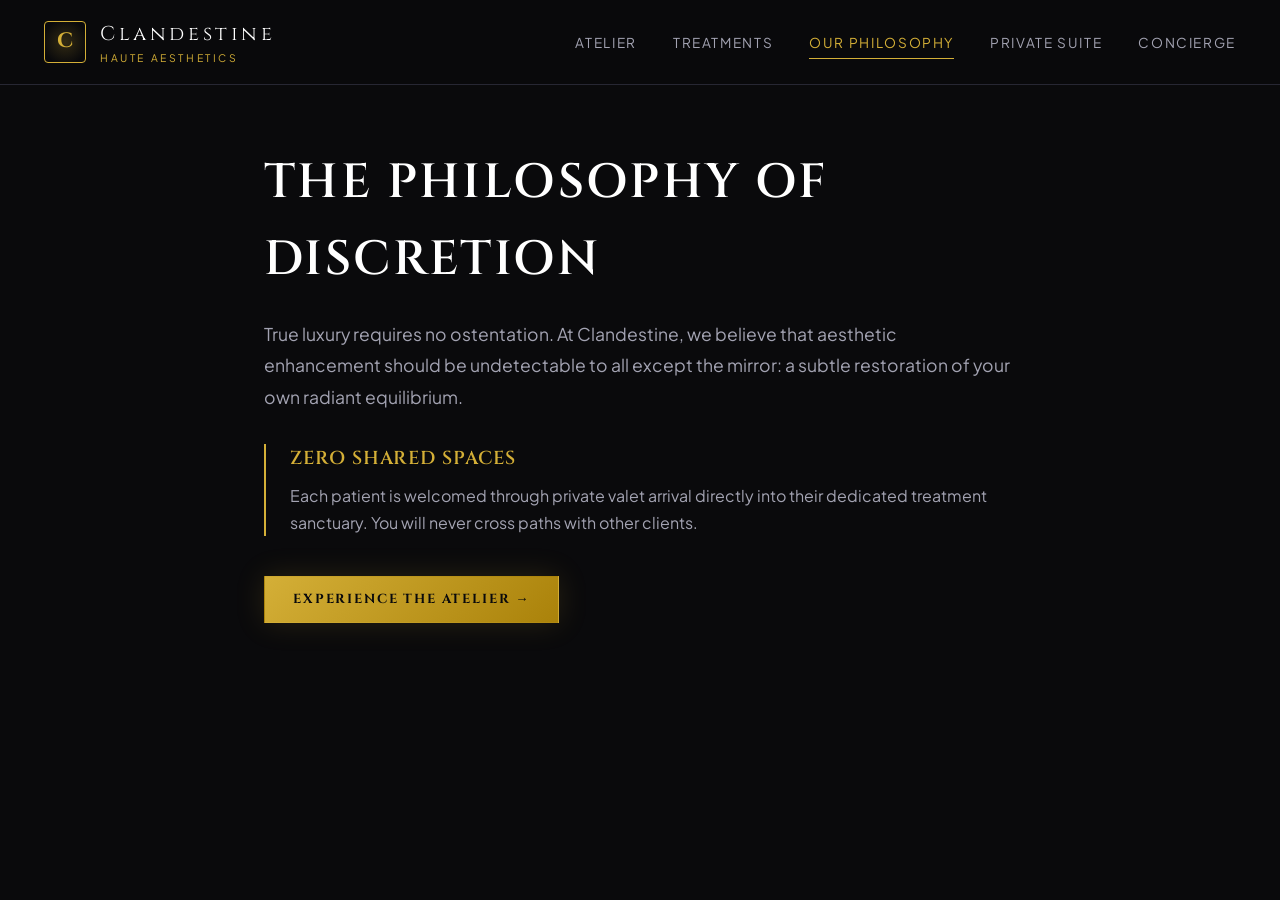
==== about.html @ a7edbf87 "feat: initial release of scalenova-demo-07-clandestine-atelier" ====
<!DOCTYPE html><html lang="en"><head><meta charset="UTF-8"><title>Our Philosophy — Clandestine Atelier</title><link rel="stylesheet" href="src/styles/theme.css"></head><body>
<header class="site-header"><div class="container header-inner"><a href="index.html" class="brand"><div class="brand-mark">C</div><div><span class="brand-name">Clandestine</span><span class="brand-sub">Haute Aesthetics</span></div></a><nav><ul class="nav-menu"><li><a href="index.html" class="nav-link">Atelier</a></li><li><a href="services.html" class="nav-link">Treatments</a></li><li><a href="about.html" class="nav-link active">Our Philosophy</a></li><li><a href="booking.html" class="nav-link">Private Suite</a></li><li><a href="contact.html" class="nav-link">Concierge</a></li></ul></nav></div></header>
<div class="container" style="max-width:800px; padding:60px 24px 100px;">
<h1 style="font-size:3rem; margin-bottom:20px;">The Philosophy of Discretion</h1>
<p style="color:var(--text-muted); font-size:1.1rem; line-height:1.8; margin-bottom:30px;">True luxury requires no ostentation. At Clandestine, we believe that aesthetic enhancement should be undetectable to all except the mirror: a subtle restoration of your own radiant equilibrium.</p>
<div style="border-left:2px solid var(--color-gold); padding-left:24px; margin-bottom:40px;">
<h3 style="color:var(--color-gold); margin-bottom:8px;">Zero Shared Spaces</h3>
<p style="color:var(--text-muted); line-height:1.7;">Each patient is welcomed through private valet arrival directly into their dedicated treatment sanctuary. You will never cross paths with other clients.</p>
</div>
<a href="booking.html" class="btn btn-gold">Experience The Atelier &rarr;</a>
</div></body></html>
---- src/styles/theme.css ----
/* ==============================================================================
   SCALENOVA SYSTEMS — DEMO 07: CLANDESTINE ATELIER
   Haute Aesthetics, MedSpa & Luxury Wellness Design System
   ============================================================================== */

@import url('https://fonts.googleapis.com/css2?family=Cinzel:wght@400;600;700;800&family=Plus+Jakarta+Sans:wght@300;400;500;600;700&family=Playfair+Display:ital,wght@0,400;0,600;1,400&display=swap');

:root {
  --bg-primary: #0A0A0C;
  --bg-secondary: #121216;
  --bg-card: #18181F;
  --surface-overlay: rgba(10, 10, 12, 0.92);
  --border-subtle: #272733;
  --border-gold: #C5A880;
  
  --color-gold: #D4AF37;
  --color-gold-hover: #E5C365;
  --color-gold-glow: rgba(212, 175, 55, 0.2);
  --color-champagne: #F5E6D3;
  --color-rose: #E29578;
  
  --text-main: #FFFFFF;
  --text-muted: #A3A3B2;
  --text-light: #717182;

  --shadow-lux: 0 20px 50px rgba(0, 0, 0, 0.6);
  --shadow-gold: 0 0 30px rgba(212, 175, 55, 0.15);

  --font-serif: 'Cinzel', Georgia, serif;
  --font-editorial: 'Playfair Display', serif;
  --font-sans: 'Plus Jakarta Sans', sans-serif;
  
  --radius-sm: 4px;
  --radius-md: 10px;
  --radius-lg: 16px;
  --radius-full: 9999px;
  --transition: all 0.3s cubic-bezier(0.16, 1, 0.3, 1);
}

* { box-sizing: border-box; margin: 0; padding: 0; }

body {
  background-color: var(--bg-primary);
  color: var(--text-main);
  font-family: var(--font-sans);
  line-height: 1.6;
  -webkit-font-smoothing: antialiased;
  overflow-x: hidden;
}

h1, h2, h3, h4, .font-serif {
  font-family: var(--font-serif);
  font-weight: 600;
  letter-spacing: 0.05em;
  color: var(--text-main);
  text-transform: uppercase;
}

a { color: inherit; text-decoration: none; }

.container {
  width: 100%;
  max-width: 1240px;
  margin: 0 auto;
  padding: 0 24px;
}

/* Dispatch Bar */
.dispatch-bar {
  background-color: #050506;
  color: var(--color-champagne);
  font-size: 0.78rem;
  letter-spacing: 0.15em;
  text-transform: uppercase;
  padding: 8px 0;
  border-bottom: 1px solid var(--border-subtle);
  text-align: center;
}
.dispatch-bar span { color: var(--color-gold); font-weight: 700; }

/* Site Header */
.site-header {
  position: sticky;
  top: 0;
  z-index: 100;
  background: var(--surface-overlay);
  backdrop-filter: blur(16px);
  border-bottom: 1px solid var(--border-subtle);
}
.header-inner {
  display: flex;
  align-items: center;
  justify-content: space-between;
  height: 84px;
}
.brand {
  display: flex;
  align-items: center;
  gap: 14px;
}
.brand-mark {
  width: 42px;
  height: 42px;
  border: 1px solid var(--color-gold);
  color: var(--color-gold);
  display: flex;
  align-items: center;
  justify-content: center;
  font-family: var(--font-serif);
  font-size: 1.3rem;
  font-weight: 700;
  border-radius: var(--radius-sm);
  background: radial-gradient(circle, var(--color-gold-glow) 0%, transparent 80%);
}
.brand-name {
  font-family: var(--font-serif);
  font-size: 1.25rem;
  letter-spacing: 0.18em;
  color: #FFF;
}
.brand-sub {
  font-size: 0.65rem;
  letter-spacing: 0.25em;
  text-transform: uppercase;
  color: var(--color-gold);
  display: block;
}

.nav-menu {
  display: flex;
  gap: 36px;
  list-style: none;
}
.nav-link {
  font-size: 0.85rem;
  text-transform: uppercase;
  letter-spacing: 0.12em;
  color: var(--text-muted);
  transition: var(--transition);
  padding: 8px 0;
  position: relative;
}
.nav-link:hover, .nav-link.active {
  color: var(--color-gold);
}
.nav-link.active::after {
  content: '';
  position: absolute;
  bottom: 0;
  left: 0;
  width: 100%;
  height: 1px;
  background: var(--color-gold);
}

.btn {
  display: inline-flex;
  align-items: center;
  justify-content: center;
  gap: 8px;
  padding: 12px 28px;
  font-family: var(--font-serif);
  font-size: 0.82rem;
  letter-spacing: 0.14em;
  text-transform: uppercase;
  cursor: pointer;
  transition: var(--transition);
  border: 1px solid transparent;
}
.btn-gold {
  background: linear-gradient(135deg, #D4AF37 0%, #AA820A 100%);
  color: #0A0A0C;
  font-weight: 700;
  box-shadow: var(--shadow-gold);
}
.btn-gold:hover {
  background: linear-gradient(135deg, #E5C365 0%, #C5A880 100%);
  transform: translateY(-2px);
}
.btn-outline-gold {
  border: 1px solid var(--color-gold);
  color: var(--color-gold);
  background: transparent;
}
.btn-outline-gold:hover {
  background: var(--color-gold-glow);
  color: #FFF;
}

/* Hero Section */
.hero {
  position: relative;
  padding: 120px 0 100px;
  background: radial-gradient(circle at 50% 0%, rgba(212, 175, 55, 0.12) 0%, transparent 70%);
  text-align: center;
}
.hero-tagline {
  color: var(--color-gold);
  font-size: 0.8rem;
  letter-spacing: 0.3em;
  text-transform: uppercase;
  margin-bottom: 24px;
  display: block;
}
.hero-h1 {
  font-size: 4rem;
  line-height: 1.15;
  letter-spacing: 0.08em;
  max-width: 900px;
  margin: 0 auto 28px;
}
.hero-h1 em {
  font-family: var(--font-editorial);
  text-transform: none;
  font-style: italic;
  font-weight: 400;
  color: var(--color-gold);
}
.hero-sub {
  font-size: 1.15rem;
  color: var(--text-muted);
  max-width: 640px;
  margin: 0 auto 40px;
  font-weight: 300;
  line-height: 1.8;
}

/* Treatment Menu Showcase */
.section {
  padding: 100px 0;
}
.section-header {
  text-align: center;
  max-width: 640px;
  margin: 0 auto 60px;
}
.section-tag {
  color: var(--color-gold);
  font-size: 0.75rem;
  letter-spacing: 0.25em;
  text-transform: uppercase;
  margin-bottom: 12px;
  display: block;
}
.section-title {
  font-size: 2.6rem;
  margin-bottom: 16px;
}
.section-desc {
  color: var(--text-muted);
  font-size: 1rem;
}

.treatment-grid {
  display: grid;
  grid-template-columns: repeat(auto-fit, minmax(340px, 1fr));
  gap: 30px;
}
.treatment-card {
  background: var(--bg-card);
  border: 1px solid var(--border-subtle);
  border-radius: var(--radius-sm);
  padding: 36px 30px;
  transition: var(--transition);
  position: relative;
  overflow: hidden;
}
.treatment-card::before {
  content: '';
  position: absolute;
  top: 0;
  left: 0;
  width: 100%;
  height: 2px;
  background: transparent;
  transition: var(--transition);
}
.treatment-card:hover {
  border-color: var(--border-gold);
  transform: translateY(-4px);
  box-shadow: var(--shadow-lux);
}
.treatment-card:hover::before {
  background: var(--color-gold);
}
.treatment-header {
  display: flex;
  justify-content: space-between;
  align-items: baseline;
  margin-bottom: 16px;
  border-bottom: 1px solid var(--border-subtle);
  padding-bottom: 14px;
}
.treatment-name {
  font-size: 1.25rem;
  letter-spacing: 0.05em;
}
.treatment-price {
  font-family: var(--font-serif);
  color: var(--color-gold);
  font-size: 1.2rem;
  font-weight: 700;
}
.treatment-duration {
  font-size: 0.78rem;
  color: var(--text-light);
  letter-spacing: 0.1em;
  text-transform: uppercase;
  margin-bottom: 14px;
  display: block;
}
.treatment-desc {
  font-size: 0.92rem;
  color: var(--text-muted);
  line-height: 1.7;
  margin-bottom: 24px;
}
.treatment-footer {
  display: flex;
  justify-content: space-between;
  align-items: center;
}

/* Master Practitioners */
.team-grid {
  display: grid;
  grid-template-columns: repeat(auto-fit, minmax(280px, 1fr));
  gap: 32px;
}
.team-card {
  background: var(--bg-secondary);
  border: 1px solid var(--border-subtle);
  border-radius: var(--radius-sm);
  overflow: hidden;
  text-align: center;
}
.team-thumb {
  height: 360px;
  overflow: hidden;
  position: relative;
}
.team-thumb img {
  width: 100%;
  height: 100%;
  object-fit: cover;
  filter: grayscale(40%);
  transition: var(--transition);
}
.team-card:hover .team-thumb img {
  filter: grayscale(0%);
  transform: scale(1.05);
}
.team-info {
  padding: 24px 20px;
}
.team-name {
  font-size: 1.2rem;
  margin-bottom: 4px;
}
.team-role {
  color: var(--color-gold);
  font-size: 0.75rem;
  letter-spacing: 0.15em;
  text-transform: uppercase;
  margin-bottom: 12px;
}
.team-bio {
  font-size: 0.86rem;
  color: var(--text-muted);
  line-height: 1.6;
}

/* Luxury Booking Form */
.booking-wrap {
  background: var(--bg-secondary);
  border: 1px solid var(--border-subtle);
  border-radius: var(--radius-md);
  padding: 48px;
  max-width: 800px;
  margin: 0 auto;
  box-shadow: var(--shadow-lux);
}
.form-group {
  margin-bottom: 24px;
}
.form-label {
  display: block;
  font-size: 0.8rem;
  text-transform: uppercase;
  letter-spacing: 0.12em;
  color: var(--color-champagne);
  margin-bottom: 8px;
}
.form-input, .form-select, .form-textarea {
  width: 100%;
  padding: 14px 16px;
  background: var(--bg-primary);
  border: 1px solid var(--border-subtle);
  color: #FFF;
  font-family: var(--font-sans);
  font-size: 0.95rem;
  border-radius: var(--radius-sm);
  outline: none;
  transition: var(--transition);
}
.form-input:focus, .form-select:focus, .form-textarea:focus {
  border-color: var(--color-gold);
  box-shadow: var(--shadow-gold);
}

/* Footer */
.site-footer {
  background: #050506;
  border-top: 1px solid var(--border-subtle);
  padding: 80px 0 36px;
}
.footer-grid {
  display: grid;
  grid-template-columns: 1.5fr 1fr 1fr 1fr;
  gap: 40px;
  margin-bottom: 60px;
}
.footer-col h4 {
  font-size: 0.95rem;
  letter-spacing: 0.15em;
  color: var(--color-gold);
  margin-bottom: 20px;
}
.footer-links { list-style: none; }
.footer-links li { margin-bottom: 12px; }
.footer-links a {
  font-size: 0.88rem;
  color: var(--text-muted);
  transition: var(--transition);
}
.footer-links a:hover { color: var(--color-gold); }

.footer-bottom {
  border-top: 1px solid var(--border-subtle);
  padding-top: 30px;
  display: flex;
  justify-content: space-between;
  font-size: 0.8rem;
  color: var(--text-light);
}

@media(max-width: 768px) {
  .nav-menu { display: none; }
  .hero-h1 { font-size: 2.6rem; }
  .footer-grid { grid-template-columns: 1fr; gap: 32px; }
  .booking-wrap { padding: 24px; }
}
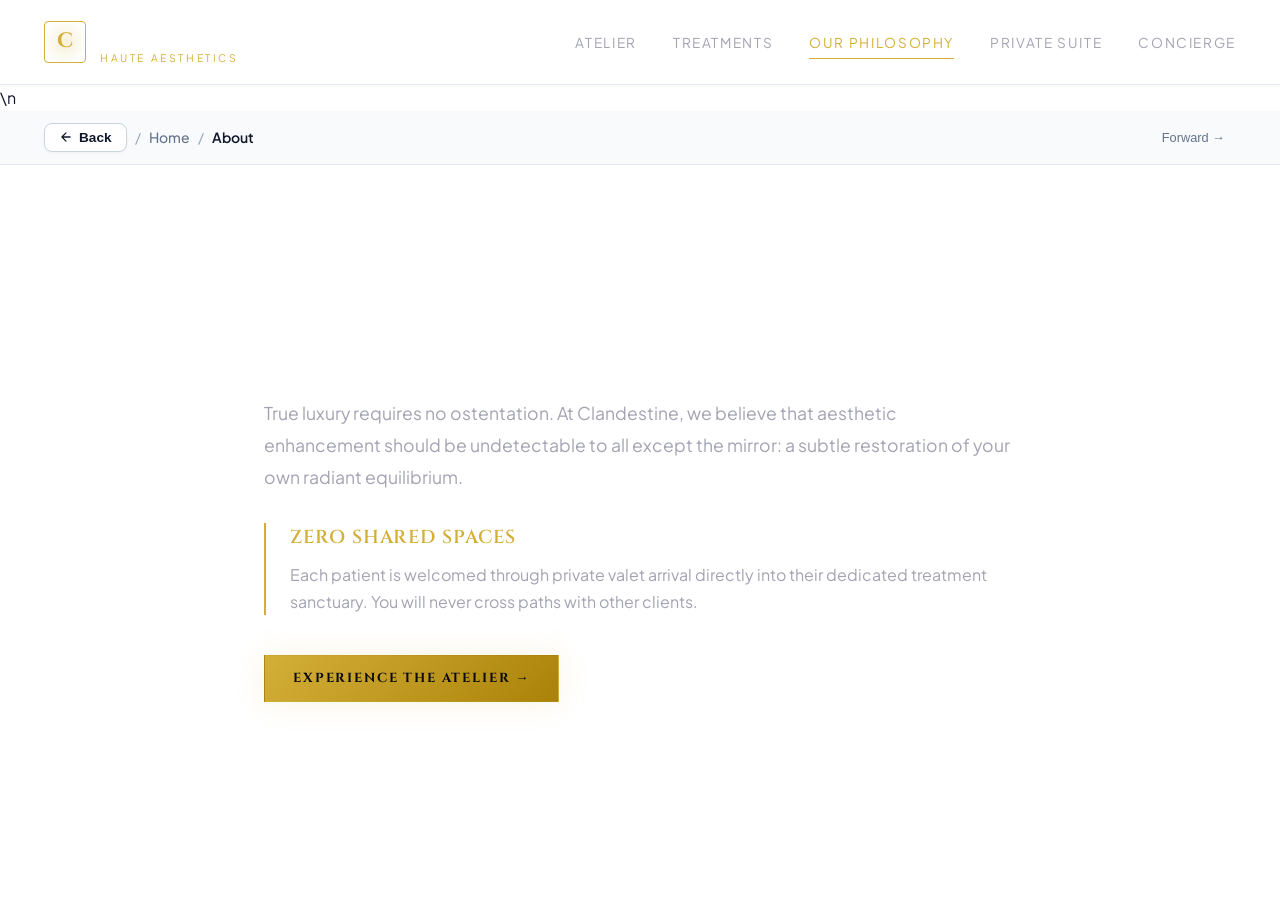
==== commit bccf777d: "feat: upgrade to Light Luxury design system, stacked single-column forms, in-window navigation & mob" ====
--- a/about.html
+++ b/about.html
@@ -1,5 +1,24 @@
 <!DOCTYPE html><html lang="en"><head><meta charset="UTF-8"><title>Our Philosophy — Clandestine Atelier</title><link rel="stylesheet" href="src/styles/theme.css"></head><body>
-<header class="site-header"><div class="container header-inner"><a href="index.html" class="brand"><div class="brand-mark">C</div><div><span class="brand-name">Clandestine</span><span class="brand-sub">Haute Aesthetics</span></div></a><nav><ul class="nav-menu"><li><a href="index.html" class="nav-link">Atelier</a></li><li><a href="services.html" class="nav-link">Treatments</a></li><li><a href="about.html" class="nav-link active">Our Philosophy</a></li><li><a href="booking.html" class="nav-link">Private Suite</a></li><li><a href="contact.html" class="nav-link">Concierge</a></li></ul></nav></div></header>
+<header class="site-header"><div class="container header-inner"><a href="index.html" class="brand"><div class="brand-mark">C</div><div><span class="brand-name">Clandestine</span><span class="brand-sub">Haute Aesthetics</span></div></a><nav><ul class="nav-menu"><li><a href="index.html" class="nav-link">Atelier</a></li><li><a href="services.html" class="nav-link">Treatments</a></li><li><a href="about.html" class="nav-link active">Our Philosophy</a></li><li><a href="booking.html" class="nav-link">Private Suite</a></li><li><a href="contact.html" class="nav-link">Concierge</a></li></ul></nav></div></header>\n
+  <!-- In-Window Breadcrumb & Front/Back Navigation -->
+  <div class="subpage-nav-bar">
+    <div class="container" style="display:flex; align-items:center; justify-content:space-between; flex-wrap:wrap; gap:12px;">
+      <div style="display:flex; align-items:center; gap:8px; font-size:0.875rem;">
+        <button onclick="window.history.length > 1 ? window.history.back() : window.location.href=\'index.html\'" class="btn-subpage-back" aria-label="Navigate Back">
+          <svg width="14" height="14" viewBox="0 0 24 24" fill="none" stroke="currentColor" stroke-width="2.2" stroke-linecap="round" stroke-linejoin="round"><path d="M19 12H5M12 19l-7-7 7-7"/></svg>
+          Back
+        </button>
+        <span style="color:#94A3B8;">/</span>
+        <a href="index.html" style="color:#64748B; text-decoration:none; font-weight:500;">Home</a>
+        <span style="color:#94A3B8;">/</span>
+        <span style="color:#0F172A; font-weight:600;">About</span>
+      </div>
+      <div style="display:flex; align-items:center; gap:8px;">
+        <button onclick="window.history.forward()" style="display:inline-flex; align-items:center; gap:4px; background:transparent; border:1px solid transparent; color:#64748B; padding:6px 10px; border-radius:6px; font-size:0.8rem; cursor:pointer;" title="Navigate Forward">Forward &rarr;</button>
+      </div>
+    </div>
+  </div>
+
 <div class="container" style="max-width:800px; padding:60px 24px 100px;">
 <h1 style="font-size:3rem; margin-bottom:20px;">The Philosophy of Discretion</h1>
 <p style="color:var(--text-muted); font-size:1.1rem; line-height:1.8; margin-bottom:30px;">True luxury requires no ostentation. At Clandestine, we believe that aesthetic enhancement should be undetectable to all except the mirror: a subtle restoration of your own radiant equilibrium.</p>
--- a/src/styles/theme.css
+++ b/src/styles/theme.css
@@ -450,3 +450,220 @@
   .footer-grid { grid-template-columns: 1fr; gap: 32px; }
   .booking-wrap { padding: 24px; }
 }
+\n
+/* =========================================================================
+ * SCALENOVA PREMIUM LIGHT LUXURY & MOTIONSITES.AI DESIGN SYSTEM TOKENS
+ * Mobile-First Single-Column Stacked Forms, Light Luxury Aesthetic,
+ * Micro-Animations, Smooth In-Window Navigation & Floating Indicators.
+ * ========================================================================= */
+
+:root {
+  --sn-bg-primary: #FFFFFF;
+  --sn-bg-secondary: #F8FAFC;
+  --sn-bg-tertiary: #F1F5F9;
+  --sn-card-bg: #FFFFFF;
+  --sn-border-subtle: #E2E8F0;
+  --sn-border-focus: #3B82F6;
+  --sn-text-main: #0F172A;
+  --sn-text-body: #334155;
+  --sn-text-muted: #64748B;
+  --sn-shadow-card: 0 4px 20px -2px rgba(15, 23, 42, 0.05), 0 2px 6px -1px rgba(15, 23, 42, 0.02);
+  --sn-shadow-hover: 0 20px 35px -10px rgba(15, 23, 42, 0.08), 0 1px 3px rgba(0, 0, 0, 0.05);
+}
+
+/* 1. LIGHT LUXURY BACKGROUND TRANSFORMATION */
+body {
+  background-color: #FFFFFF !important;
+  color: #0F172A !important;
+  overflow-x: hidden !important;
+}
+
+.top-dispatch-bar {
+  background: #F1F5F9 !important;
+  color: #0F172A !important;
+  border-bottom: 1px solid #E2E8F0 !important;
+}
+
+.top-dispatch-bar a {
+  color: #0F172A !important;
+}
+
+.site-header {
+  background: rgba(255, 255, 255, 0.94) !important;
+  backdrop-filter: blur(16px) !important;
+  -webkit-backdrop-filter: blur(16px) !important;
+  border-bottom: 1px solid #E2E8F0 !important;
+  box-shadow: 0 1px 4px rgba(0, 0, 0, 0.03) !important;
+}
+
+.site-footer {
+  background-color: #F8FAFC !important;
+  color: #475569 !important;
+  border-top: 1px solid #E2E8F0 !important;
+}
+
+.site-footer h3, .site-footer h4, .footer-brand h3, .footer-col h4, .footer-column h4 {
+  color: #0F172A !important;
+}
+
+.site-footer a {
+  color: #64748B !important;
+  transition: color 0.2s ease !important;
+}
+
+.site-footer a:hover {
+  color: #2563EB !important;
+}
+
+.footer-bottom {
+  border-top: 1px solid #E2E8F0 !important;
+  color: #64748B !important;
+}
+
+/* 2. MOBILE-FIRST SINGLE-COLUMN STACKED FORMS (ZERO COLLISION) */
+form {
+  display: flex !important;
+  flex-direction: column !important;
+  width: 100% !important;
+}
+
+.form-row-2col, .form-row, .form-grid, .grid-cols-2 {
+  display: flex !important;
+  flex-direction: column !important;
+  width: 100% !important;
+  gap: 16px !important;
+  margin-bottom: 0 !important;
+}
+
+.form-group, .field, .input-group {
+  width: 100% !important;
+  display: flex !important;
+  flex-direction: column !important;
+  gap: 6px !important;
+  margin-bottom: 18px !important;
+  box-sizing: border-box !important;
+}
+
+.form-group label, .field label {
+  font-size: 0.875rem !important;
+  font-weight: 600 !important;
+  color: #1E293B !important;
+  margin-bottom: 4px !important;
+  display: block !important;
+  letter-spacing: -0.01em !important;
+}
+
+.form-group input, .form-group select, .form-group textarea,
+.field input, .field select, .field textarea,
+input[type="text"], input[type="email"], input[type="tel"], input[type="date"], input[type="number"], select, textarea {
+  width: 100% !important;
+  max-width: 100% !important;
+  box-sizing: border-box !important;
+  display: block !important;
+  padding: 13px 16px !important;
+  border: 1px solid #CBD5E1 !important;
+  border-radius: 10px !important;
+  background-color: #FFFFFF !important;
+  color: #0F172A !important;
+  font-size: 0.95rem !important;
+  line-height: 1.5 !important;
+  font-family: inherit !important;
+  transition: all 0.2s cubic-bezier(0.16, 1, 0.3, 1) !important;
+}
+
+.form-group input:focus, .form-group select:focus, .form-group textarea:focus,
+input:focus, select:focus, textarea:focus {
+  outline: none !important;
+  border-color: #3B82F6 !important;
+  box-shadow: 0 0 0 3px rgba(59, 130, 246, 0.16) !important;
+  background-color: #FFFFFF !important;
+}
+
+/* 3. MOTIONSITES.AI & 21ST.DEV ANIMATIONS & FLOATS */
+@keyframes floatSlowBadge {
+  0%, 100% { transform: translateY(0px); }
+  50% { transform: translateY(-5px); }
+}
+
+@keyframes pulseGlowEmerald {
+  0%, 100% { box-shadow: 0 0 0 0 rgba(16, 185, 129, 0.4); }
+  50% { box-shadow: 0 0 0 6px rgba(16, 185, 129, 0); }
+}
+
+.pulse-indicator, .live-indicator, .status-dot {
+  display: inline-block !important;
+  width: 8px !important;
+  height: 8px !important;
+  border-radius: 50% !important;
+  background-color: #10B981 !important;
+  animation: pulseGlowEmerald 2s infinite !important;
+  margin-right: 6px !important;
+  vertical-align: middle !important;
+}
+
+.bento-card, .card, .service-card, .feature-card, .product-card, .pricing-card, .case-card {
+  background: #FFFFFF !important;
+  border: 1px solid #E2E8F0 !important;
+  border-radius: 16px !important;
+  box-shadow: var(--sn-shadow-card) !important;
+  transition: all 0.3s cubic-bezier(0.16, 1, 0.3, 1) !important;
+}
+
+.bento-card:hover, .card:hover, .service-card:hover, .feature-card:hover, .product-card:hover, .pricing-card:hover, .case-card:hover {
+  transform: translateY(-4px) !important;
+  border-color: #CBD5E1 !important;
+  box-shadow: var(--sn-shadow-hover) !important;
+}
+
+/* 4. SUBPAGE IN-WINDOW BREADCRUMB & NAVIGATION */
+.subpage-nav-bar {
+  background: #F8FAFC !important;
+  border-bottom: 1px solid #E2E8F0 !important;
+  padding: 12px 0 !important;
+  position: relative !important;
+  z-index: 40 !important;
+}
+
+.btn-subpage-back {
+  display: inline-flex !important;
+  align-items: center !important;
+  gap: 6px !important;
+  background: #FFFFFF !important;
+  border: 1px solid #CBD5E1 !important;
+  color: #0F172A !important;
+  padding: 6px 14px !important;
+  border-radius: 8px !important;
+  font-weight: 600 !important;
+  font-size: 0.85rem !important;
+  cursor: pointer !important;
+  transition: all 0.2s ease !important;
+  box-shadow: 0 1px 3px rgba(0, 0, 0, 0.04) !important;
+}
+
+.btn-subpage-back:hover {
+  border-color: #3B82F6 !important;
+  color: #2563EB !important;
+  transform: translateX(-2px) !important;
+}
+
+/* 5. RESPONSIVE MOBILE POLISH */
+@media (max-width: 768px) {
+  .site-header {
+    padding: 12px 0 !important;
+  }
+  .container {
+    padding-left: 20px !important;
+    padding-right: 20px !important;
+  }
+  h1 {
+    font-size: 2.1rem !important;
+    line-height: 1.2 !important;
+  }
+  .site-footer {
+    padding: 50px 0 30px !important;
+  }
+  .footer-grid {
+    grid-template-columns: 1fr !important;
+    gap: 32px !important;
+  }
+}
